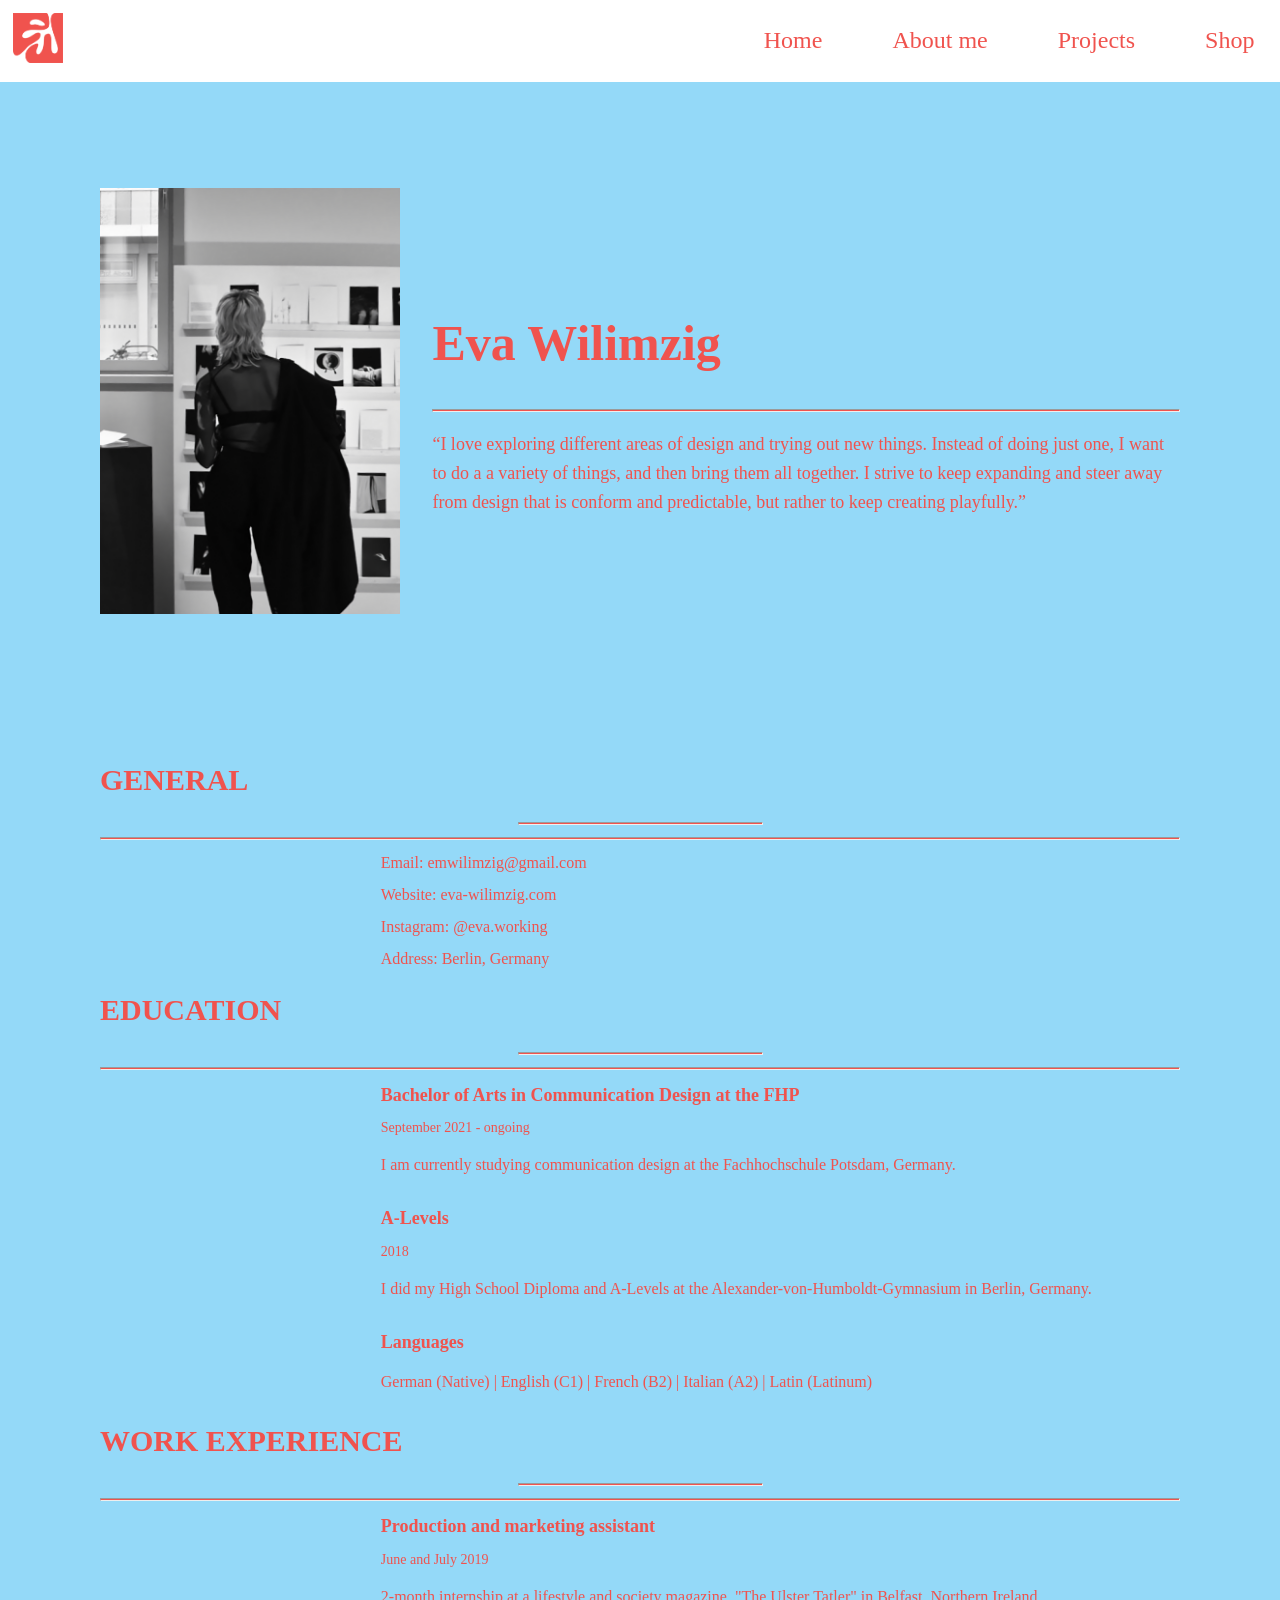
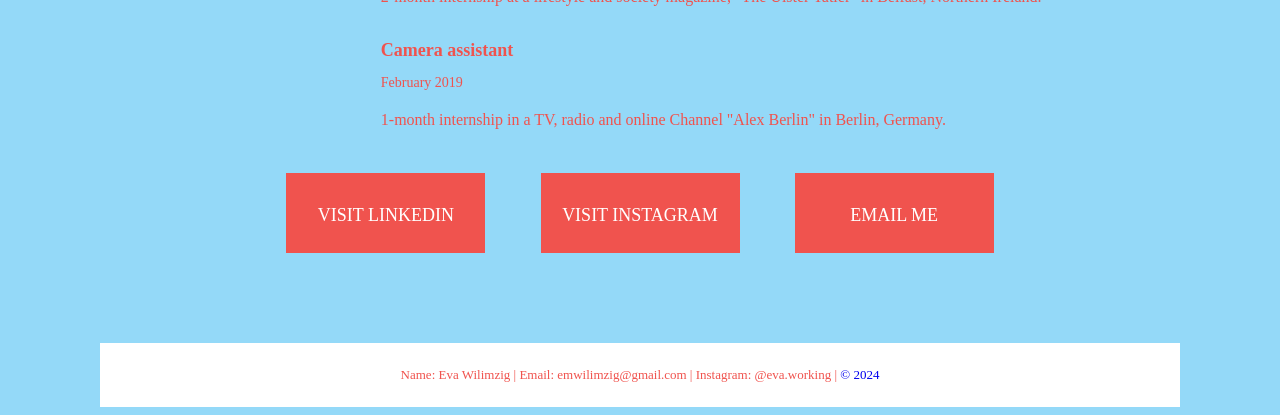
==== About me.html @ 6c509771 "change homepage to index" ====
<!doctype html>
<!DOCTYPE html>
<html lang="en">
<head>
    <meta charset="UTF-8">
    <meta name="viewport" content="width=device-width, initial-scale=1.0">
    <title>About me</title>
    <link href="About me.css" rel="stylesheet">
    <link href="Eva Wilimzig Website.css" rel="stylesheet">
</head>
<body class="abschnitte">
    <div class="menu-bar">
        <div class="logo">
            <img src="Images/Homepage/EW Logo.png" alt="Logo">
        </div>
        <div class="menu-items">
            <a href="index.html">Home</a>
            <a href="About me.html">About me</a>
            <a href="Projects.html">Projects</a>
            <a href="Shop.html">Shop</a>
        </div>
    </div>
    
    <!-- Header content -->
    <header>
        <div class="profilePhoto"> 
            <img src="Images/Homepage/img 2.jpg" alt="foto" width="100%">
        </div>
        <!-- Identity details -->
        <section class="profileHeader">
            <h1>Eva Wilimzig</h1>
            <h3></h3>
            <hr>
            <p>“I love exploring different areas of design and trying out new things. Instead of doing just one, I want to do a a variety of things, and then bring them all together. I strive to keep expanding and steer away from design that is conform and predictable, but rather to keep creating playfully.”</p>
        </section>
    </header>
    
    <!-- Main Content -->
    <section class="mainContent"> 
        <!-- General details -->
        <section class="section1">
          <h2 class="sectionTitle">General</h2>
            <hr class="sectionTitleRule">
            <hr class="sectionTitleRule2">
          <div class="section1Content">
                <p><span>Email: emwilimzig@gmail.com</span></p>
                <p><span>Website: eva-wilimzig.com</span></p>
                <p><span>Instagram: @eva.working</span></p>
                <p><span>Address: Berlin, Germany</span></p>
            </div>
        </section>
        <!-- Education details -->
        <section class="section2">
          <h2 class="sectionTitle">Education</h2>
            <hr class="sectionTitleRule">
            <hr class="sectionTitleRule2">
            <article class="section2Content">
                <h2 class="sectionContentTitle">Bachelor of Arts in Communication Design at the FHP</h2>
                <h3 class="sectionContentSubTitle">September 2021 - ongoing</h3>
                <p class="sectionContent">I am currently studying communication design at the Fachhochschule Potsdam, Germany.</p>
            </article>
            <article class="section2Content">
                <h2 class="sectionContentTitle">A-Levels</h2>
                <h3 class="sectionContentSubTitle">2018</h3>
                <p class="sectionContent">I did my High School Diploma and A-Levels at the Alexander-von-Humboldt-Gymnasium in Berlin, Germany.</p>
            </article>
            <article class="section2Content">
                <h2 class="sectionContentTitle">Languages</h2>
                <p class="sectionContent">German (Native) | English (C1) | French (B2) | Italian (A2) | Latin (Latinum)</p>
            </article>
        </section>
        <!-- Work experience details -->
        <section class="section2">
          <h2 class="sectionTitle">Work Experience</h2>
            <hr class="sectionTitleRule">
            <hr class="sectionTitleRule2">
            <article class="section2Content">
                <h2 class="sectionContentTitle">Production and marketing assistant</h2>
                <h3 class="sectionContentSubTitle">June and July 2019</h3>
                <p class="sectionContent">2-month internship at a lifestyle and society magazine, "The Ulster Tatler" in Belfast, Northern Ireland.</p>
            </article>
            <article class="section2Content">
                <h2 class="sectionContentTitle">Camera assistant</h2>
                <h3 class="sectionContentSubTitle">February 2019</h3>
                <p class="sectionContent">1-month internship in a TV, radio and online Channel "Alex Berlin" in Berlin, Germany.</p>
            </article>
        </section>
        <!-- External resources -->
        <aside class="externalResourcesNav">
            <a class="externalResources" href="https://www.linkedin.com/in/eva-wilimzig-baa61630a?lipi=urn%3Ali%3Apage%3Ad_flagship3_profile_view_base_contact_details%3BFleYbLkFSH275s9JEzCLBg%3D%3D" title="LinkedIn Profile">
                VISIT LINKEDIN
            </a>
            <span class="stretch"></span>
            <a class="externalResources" href="https://www.instagram.com/evaw.orking?igsh=MXEzdzllM3UxOTFmMQ%3D%3D&utm_source=qr" title="Instagram Profile">
                VISIT INSTAGRAM
            </a>
            <span class="stretch"></span>
            <a class="externalResources" href="mailto:emwilimzig@gmail.com" title="Open Mail">
                EMAIL ME
            </a>
        </aside>
    </section>
    
    <!-- Footer -->
    <footer class="impressum">
        <div class="container">
            <div class="contact-info">
                <p>Name: Eva Wilimzig | Email: emwilimzig@gmail.com | Instagram: @eva.working | <a href="copyright.html">&copy; 2024</a></p>
            </div>
        </div>
    </footer>
</body>
</html>
---- About me.css ----
@charset "utf-8";
/* Global Styles */

body {
	margin-left: auto;
	margin-right: auto;
	width: 92%;
	max-width: 1080px;
	padding-left: 2.275%;
	padding-right: 2.275%;
}

/* Header */
header {
	margin-top: 160px;
	margin-bottom: 100px;
	text-align: center;
	display: block;
}

.profilePhoto {
	width: 300px;
	height: 350px;
	margin-top: 20px;
	margin-bottom: 100px;
	align-items: center;
}
.profileHeader h1 {
	font-family: Lavya bold;
	color: rgba(240,83,78,1.00);
	font-size: 50px;
	line-height: 1;
	align-items: center;
}
.profileHeader h3 {
	font-family: "lavya light";
	color: rgba(240,83,78,1.00);
	font-size: 25px;
	font-weight: 700;
	line-height: 24px;
	padding-top: 0px;
	align-items: center;
}

hr {
	background-color: rgba(240,83,78,1.00);
	height: 1px;
}

.profileHeader p {
	font-family: futura;
	color: rgba(240,83,78,1.00);
	font-size: 18px;
	font-weight: 400;
	line-height: 1.6;
	overflow-y: auto;
	padding-bottom: 0px;
}

/* Main Content sections */
.mainContent .section1 {
	display: block;
}
.section1 .sectionTitle, .section2 .sectionTitle {
	font-family: lavya;
	color: rgba(240,83,78,1.00);
	font-size: 30px;
	font-weight: 700;
	text-transform: uppercase;
}
.mainContent .section1 .section1Content {
	font-family: futura;
	font-size: 14px;
	font-weight: 100;
	color: rgba(208,207,207,1.00);
}
.mainContent .section1 .section1Content span {
	color: rgba(240,83,78,1.00);
	font-family: futura;
	font-size: 16px;
}
.section2 .sectionContentTitle {
	font-family: futura;
	color: rgba(240,83,78,1.00);
	font-size: 18px;
	font-weight: 700;
}
.section2 .sectionContentSubTitle {
	font-family: futura;
	color: rgba(240,83,78,1.00);
	font-size: 14px;
	font-weight: 400;
}
.section2 .sectionContent {
	font-family: futura;
	color: rgba(240,83,78,1.00);
	font-size: 16px;
	font-weight: 400;
	line-height: 1.6;
}
.mainContent {
	display: block;
}
.mainContent .externalResourcesNav .externalResources {
	background-color: rgba(240,83,78,1.00);
	display: inline-block;
	text-align: center;
	margin-top: 0px;
	padding-top: 3%;
	cursor: pointer;
}
.mainContent .externalResourcesNav .externalResources:hover {
	background-color: rgba(0,0,0,1.00);
}
.externalResourcesNav .externalResources a {
	font-family: Futura;
	color: rgba(255,255,255,1.00);
	font-size: 14px;
	font-weight: 400;
	line-height: 18px;
	text-decoration: none;
}
.stretch {
	content: '';
	display: inline-block;
	margin-left: 2%;
	margin-right: 2%;
}

/* Media query for Mobile devices*/
@media only screen and (min-width : 285px) and (max-width : 640px) {
	
/* Header */
header {
	width: 100%;
	float: none;
}
header .profilePhoto {
	margin: 0 auto;
	align-items: center;
	display: block;
	padding-bottom: 10px;
}
header .profileHeader {
	text-align: center;
	margin-top: 30%;
	display: block;
}
header .profileHeader p {
	text-align: justify;
	display: block;
}
header .socialNetworkNavBar {
	text-align: center;
	display: block;
	margin-top: 60px;
	clear: both;
	margin-bottom: 15%;
}
header .socialNetworkNavBar .socialNetworkNav {
	width: 60px;
	height: 60px;
	display: inline-block;
	margin-right: 23px;
}
/* Main content sections */
.mainContent .section1 {
	text-align: center;
	margin-bottom: 10%;
}
.section1 .section1Title, .section2 .section1Title {
	text-align: center;
}
.section1 .sectionTitleRule, .section2 .sectionTitleRule {
	width: 100%;
}
.section1 .sectionTitleRule2, .section2 .sectionTitleRule2 {
	display: none;
}
.mainContent .section1 .section1Content {
	display: inline-block;
	text-align: left;
	font-family: futura;
}
.mainContent .section2 {
	display: block;
	text-align: center;
}
.section2 .section2Content {
	margin-top: 10%;
	text-align: justify;
	margin-bottom: 10%;
}
	
mainContent .externalResourcesNav {
	margin-bottom: 10%;
	align-items: center;
    justify-content: center;
	text-align: center;
}
.mainContent .externalResourcesNav .externalResources {
	width: 100%;
	height: 35px;
	align-items: center;
    justify-content: center;
	text-align: center;
	font-family: futura;
	color: white;
	font-size: 18px;
	text-decoration: none;
}
}

/* Media Query for Tablets */
@media only screen and (min-width : 641px) and (max-width : 1024px) {
/* Header */
header {
	width: 100%;
	float: none;
}
header .profileLogo .logoPlaceholder {
	display: inline-block;
	font-family: 'Montserrat', sans-serif;
}
header .profilePhoto {
	float: left;
	clear: both;
	margin-right: 3%;
	margin-top: 5%;
}
header .profileHeader {
	text-align: left;
	margin-top: 7%;
	display:block;
}
header .socialNetworkNavBar .socialNetworkNav {
	width: 74px;
	height: 74px;
	display: inline-block;
	margin-right: 23px;
}
/* Main content and sections */
.section1 .section1Title, .section2 .section1Title {
	text-align: center;
}
.section1 .sectionTitleRule, .section2 .sectionTitleRule {
	width: 100%;
}
.section1 .sectionTitleRule2, .section2 .sectionTitleRule2 {
	display: none;
}
.mainContent .section1 .section1Content {
	display: block;
	margin: 0% 0% 0% 20%;
	font-family: sans-serif;
	margin-top: 5%;
	margin-bottom: 5%;
}
.mainContent .section2 {
	clear: both;
}
.section2 .section2Content {
	padding: 0px;
	margin-left: 20%;
	font-family: sans-serif;
	margin-top: 5%;
	margin-bottom: 5%;
}
.mainContent .externalResourcesNav {
	margin-left: 20%;
	margin-top: 40px;
	margin-bottom: 40px;
	text-align: center;
	padding-top: 0px;
	clear: both;
}
.mainContent .externalResourcesNav .externalResources {
	width: 100%;
	height: 48px;
	margin-top: 0%;
	align-items: center;
    justify-content: center;
	text-align: center;
	font-family: futura;
	color: white;
	font-size: 18px;
	text-decoration: none;
}
	
/* Footer */
footer .footerDisclaimer {
	float: left;
	margin-left: 3%;
	font-family: sans-serif;
}
footer .footerNote {
	float: right;
	margin-right: 3%;
	font-family: sans-serif;
}
}

/* Desktops and laptops  */
@media only screen and (min-width:1025px) {
/* Header */
header .profileLogo {
	float: left;
	margin-bottom: 50px;
}
header .profilePhoto {
	float: left;
	clear: both;
	margin-right: 3%;
}
header .profileHeader {
	text-align: left;
	padding-top: 10%;
}
header .socialNetworkNavBar .socialNetworkNav {
	width: 74px;
	height: 74px;
	display: inline-block;
	margin-right: 23px;
}
/* Main content sections */
.section1 .sectionTitleRule, .section2 .sectionTitleRule {
	width: 22.5%;
}
.mainContent .section1 .section1Content {
	display: block;
	margin-top: 0%;
	margin-right: 0%;
	margin-left: 26%;
}
.sectionContent {
	margin-bottom: 30px;
	line-height: 1;
	}
	
.mainContent .section2 {
	clear: both;
	margin-bottom: 0px;
}
.section2 .section2Content {
	padding: 0px;
	margin-left: 26%;
}
.mainContent .externalResourcesNav {
	margin-top: 40px;
	margin-bottom: 90px;
	text-align: center;
}
.mainContent .externalResourcesNav .externalResources {
	width: 199px;
	height: 48px;
	font-family: futura;
	color: white;
	font-size: 18px;
	text-decoration: none;
}
	
}
---- Eva Wilimzig Website.css ----
@charset "UTF-8";
/* CSS Document */

.abschnitte {
	color: rgba(240,83,78,1);
	font-family: "Lavya";
	font-size: 1.5rem;
	background-color: rgba(148,217,248,1.00);
	display: grid;
}

.menu-bar {
    position: fixed;
	z-index: 9999;
    top: 0;
    left: 0;
    width: 100%;
    background-color: #FFFFFF;
    color: rgba(255,69,69,1.00);
    display: flex;
    justify-content: space-between;
    align-items: center;
    padding: 1% 1%;
	white-space: nowrap;
	font-family: lavya light;
}

.logo img {
    max-height: 50px;
}

.menu-items a {
	color: rgba(240,83,78,1.00);
    text-decoration: none;
    margin-left: 2vw;
	margin-right: 3vw;
    transition: color 0.3s ease;
	overflow-x: auto;
}

.menu-items a:hover {
	color: rgba(148,217,248,1.00);
}

.home:hover,
.projects:hover,
.aboutme:hover {
    color: rgba(240,83,78,1.00);
}

.title1 {
	font-family: lavya bold;
    font-size: 8vw;
	color: rgba(240,83,78,1.00);
    padding-top: 250px;
	padding-bottom: 0%;
    text-align: center;
	margin: 0%;
	line-height: 1;
	transition: color 0.5s ease;
}

.title1:hover {
	color: #FFFFFF;
}

.title2 {
	font-family: lavya bold;
    font-size: 8vw;
	color: rgba(240,83,78,1.00);
    padding-top: 0%;
	padding-bottom: 50px;
    text-align: center;
	margin: 0%;
	line-height: 1;
}

.title3 {
	font-family: lavya bold;
    font-size: 8vw;
	color: rgba(240,83,78,1.00);
    padding-top: 150px;
	padding-bottom: 50px;
    text-align: center;
	margin: 0%;
	line-height:1;
}

.subheadline {
	font-family: "Lavya Light";
	margin-bottom: 8%;
	text-align: center;
	word-spacing: 0.625vh;
	margin-left: 20%;
	margin-right: 20%;
}

.headerimage {
	display: flex;
    justify-content: center;
    align-items: center;
    width: 64vw;
    max-width: 100%;
    margin: auto; 
    margin-bottom: 1%; 
}

.Details {
    padding: 10px; 
    width: 60%;
	margin: 0 auto;
    margin-top: 4vw;
    margin-bottom: 4vw;
}

.Details p {
    text-align: left;
    font-family: futura;
    font-size: 18px;
}

.instagram {
    margin-top: 5%;
	margin-bottom: 5%;
	font-family: futura;
    text-decoration: none;
}

.instagram-content {
    display: flex;
    flex-direction: column;
    align-items: center;
	padding-bottom: 0%;
}

.slide {
    display: flex;
    justify-content: center;
    align-items: center;
    background-color: rgba(240,83,78,1.00); /* Background color for the slide */
    padding: 0%;
}

.slide-content {
    display: flex;
    align-items: center;
	width: 100%;
}
.slide-content img {
	max-width: 35%; /* Adjust image width as needed */
    margin-right: 0%; /* Add spacing between image and text */
}

.text-content {
	flex: 1;
	font-size: 3.4vw;
}

.text-image img {
    align-content: center;
    max-width: 100%; /* Adjust to scale up the image */
}

.text-content p {
    font-size: 1.4vw;
    
}

.instagram-link {
	margin-top: 1%; /* Adjust the spacing between the icon and the link */
    text-align: center;
}

.instagram-link a {
    color: #FFFFFF; /* Adjust the color of the link */
	font-size: 1.25vw;
    text-decoration: none; /* Remove underline from the link */
}

.shop1 {
	background-color: white;
	background-image: url("Images/Homepage/Whateva.png");
	background-size: contain;
	background-position: center;
	text-align: center;
	font-size: 8vw;
	padding-bottom: 10%;
	padding-top: 10%;
	margin-top: 10%;
}

.gallery {
  display: flex;
  flex-wrap: wrap;
  justify-content: center;
  font-family: futura;
  margin: 0 auto;
}

.row {
  display: flex;
  justify-content: center;
}

.item {
  position: relative;
  margin: 0.5vw;
  width: 20vw;
  height: 20vw;
}
.item img {
  width: 100%;
  height: 100%;
  object-fit: cover;
}
.item:hover .overlay {
  display: flex;
}

.item2 img {
  position: relative;
  width: 100%;
  object-fit: relative;
  align-content: center;
  padding-top: 20%;
}

.overlay {
  position: absolute;
  top: 0;
  left: 0;
  width: 100%;
  height: 100%;
  background-color: rgba(0, 0, 0, 0.5);
  color: white;
  display: none;
  justify-content: center;
  align-items: center;
  margin: 0 auto;
  text-align: center
}

.frame {
  position: relative;
  margin: 0.5vw;
  width: 20vw; 
  height: 20vw; 
  overflow: hidden;
  background-color: black;
}

.impressum {
  background-color: #FFFFFF;
  font-family: Futura;
  font-size: 13px;
  color: #F0534E;
  text-align: center;
  padding: 1% 1%;
  align-items: center;
  margin: 0;
}

/* This can go when I make an new gif for Lavya */
.container {
  width: 100%;
  justify-content: space-between;
  align-items: center;
  text-align: center;
  margin: 0;
  padding: 0;
}

/* This is the image full size preview/zoom */
.modal {
    position: fixed;
    top: 0;
    left: 0;
    width: 100%;
    height: 100%;
    background-color: rgba(0, 0, 0, 0.8);
    display: flex;
    justify-content: center;
    align-items: center;
    z-index: 9999;
}

.modal img {
    max-width: 90%;
    max-height: 90%;
}

/* This is for the VF Preview */
.container2 {
    width: 60%;
    height: 500px;
    margin: 40px auto; /* Adjusted margin for top and bottom */
    background-color: white;
    padding: 20px;
    font-family: futura;
    font-size: 16px;
    display: flex;
    flex-direction: column; /* Changed from align-content to flex-direction */
	overflow: hidden;
}

.controls {
    align-self: flex-start; /* Controls aligned to the start of the container */
    margin-bottom: 20px; /* Added margin for separation from the preview */
	line-height: 3;
}

.preview2 {
    font-size: 50px;
    text-align: center;
    font-family: 'LavyaVF';
    align-self: center; /* Preview aligned to the center horizontally */
    margin-top: auto; /* Push preview to the bottom */
    margin-bottom: auto; /* Push preview to the bottom */
}

a {
	text-decoration: none;
}

/* mobile screen rules */ 
@media screen and (max-width: 767px) {
  .Details, .headerimage {
    width: 95%;
  }
  .subheadline {
	margin-left: 2%;
	margin-right: 2%;
  }

  .gallery {
    width: 100%; 
  }
  
  .item, .item2, .frame {
    width: 30vw;
	height: 30vw;
    margin: 0.5vw;
  }
	
  .title3 {
    font-size: 11.7vw; 
	padding-top: 100px; 
    padding-bottom: 40px; 
  }
  
  .menu-items {
    font-size: 4vw;
  }

  .overlay {
    font-size: 4vw;
  }
	
  .container2 {
	width: 87%;	
	}
}
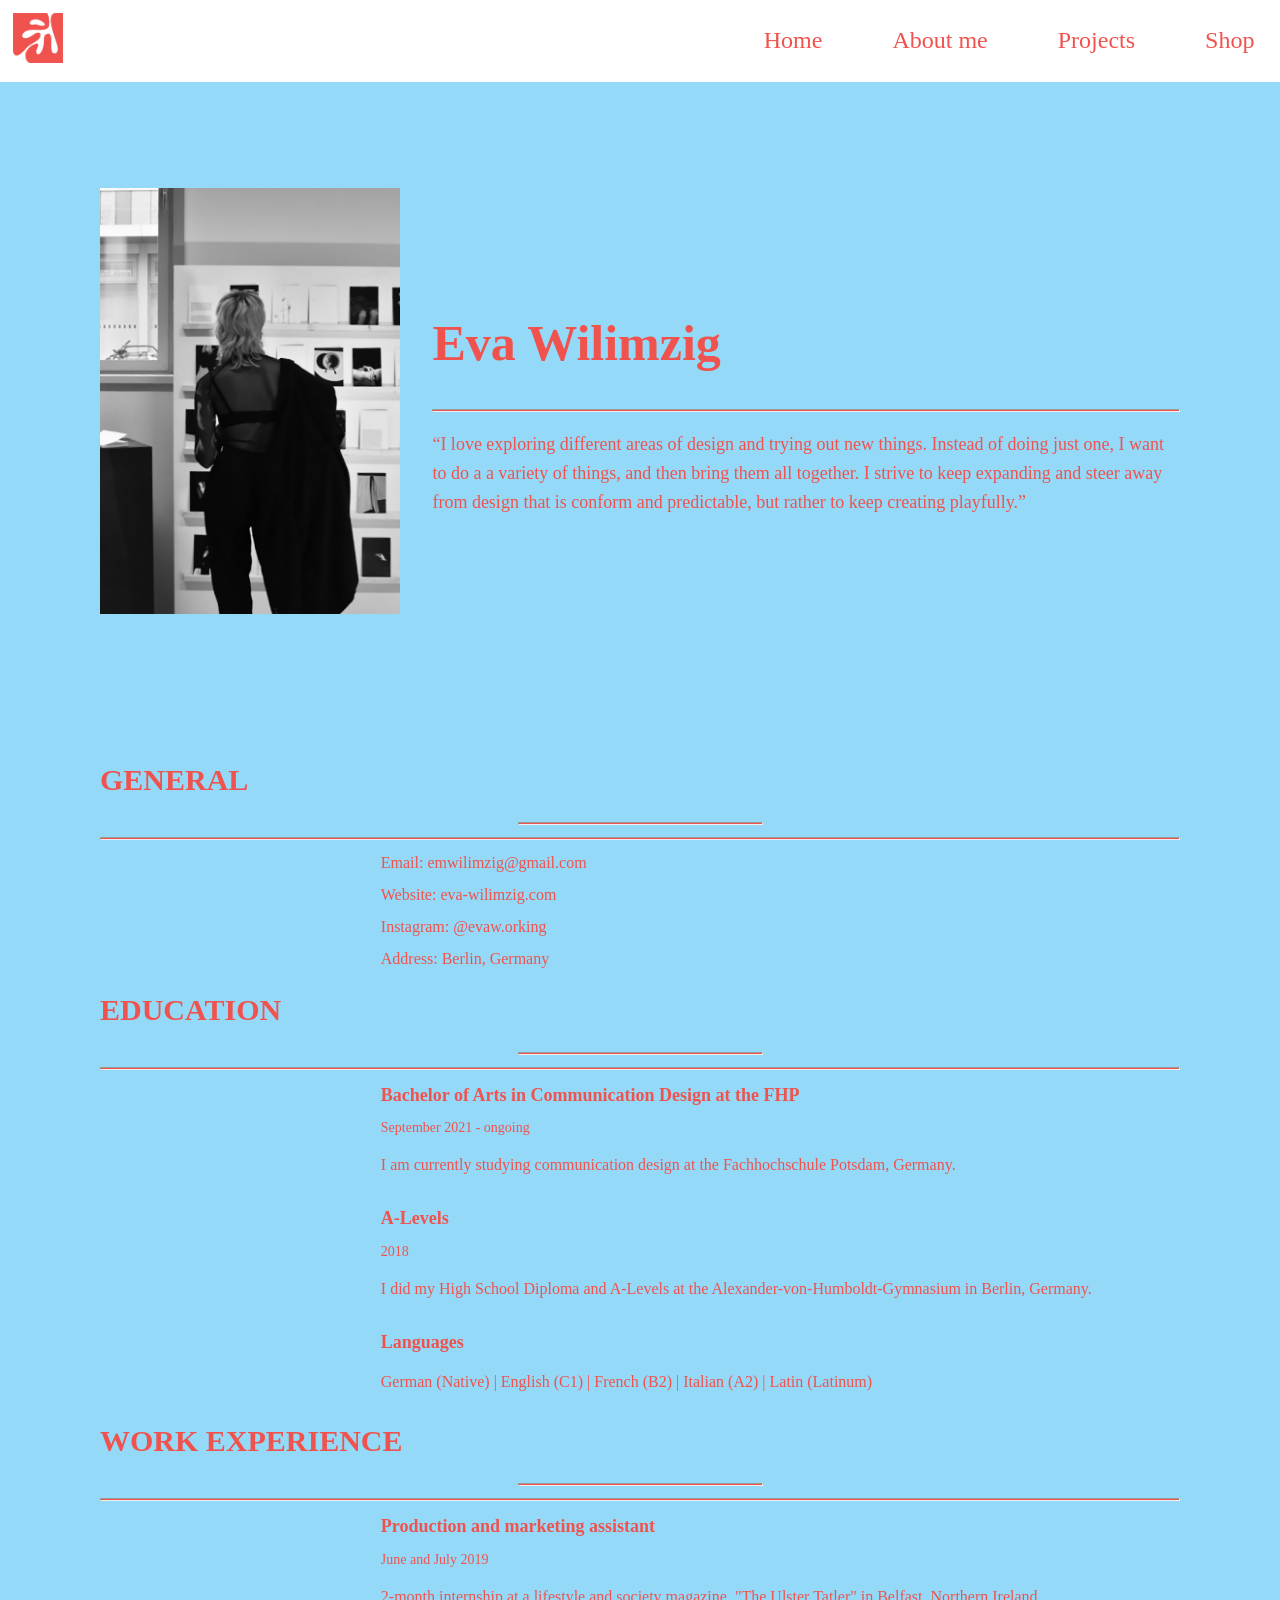
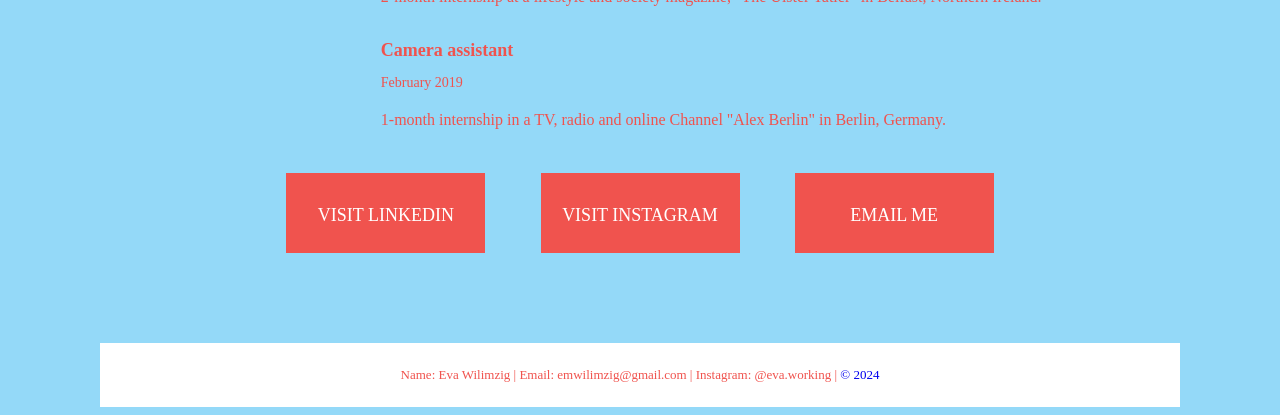
==== commit 0aec8117: "adding fonts" ====
--- a/About me.html
+++ b/About me.html
@@ -45,7 +45,7 @@
           <div class="section1Content">
                 <p><span>Email: emwilimzig@gmail.com</span></p>
                 <p><span>Website: eva-wilimzig.com</span></p>
-                <p><span>Instagram: @eva.working</span></p>
+                <p><span>Instagram: @evaw.orking</span></p>
                 <p><span>Address: Berlin, Germany</span></p>
             </div>
         </section>
--- a/Eva Wilimzig Website.css
+++ b/Eva Wilimzig Website.css
@@ -22,7 +22,7 @@
     align-items: center;
     padding: 1% 1%;
 	white-space: nowrap;
-	font-family: lavya light;
+	font-family: "Lavya light";
 }
 
 .logo img {
@@ -49,7 +49,7 @@
 }
 
 .title1 {
-	font-family: lavya bold;
+	font-family: "lavya bold";
     font-size: 8vw;
 	color: rgba(240,83,78,1.00);
     padding-top: 250px;
@@ -65,7 +65,7 @@
 }
 
 .title2 {
-	font-family: lavya bold;
+	font-family: "lavya bold";
     font-size: 8vw;
 	color: rgba(240,83,78,1.00);
     padding-top: 0%;
@@ -76,7 +76,7 @@
 }
 
 .title3 {
-	font-family: lavya bold;
+	font-family: "lavya bold";
     font-size: 8vw;
 	color: rgba(240,83,78,1.00);
     padding-top: 150px;
@@ -323,7 +323,7 @@
 }
 
 /* mobile screen rules */ 
-@media screen and (max-width: 767px) {
+@media only screen and (min-width : 285px) and (max-width: 767px) {
   .Details, .headerimage {
     width: 95%;
   }
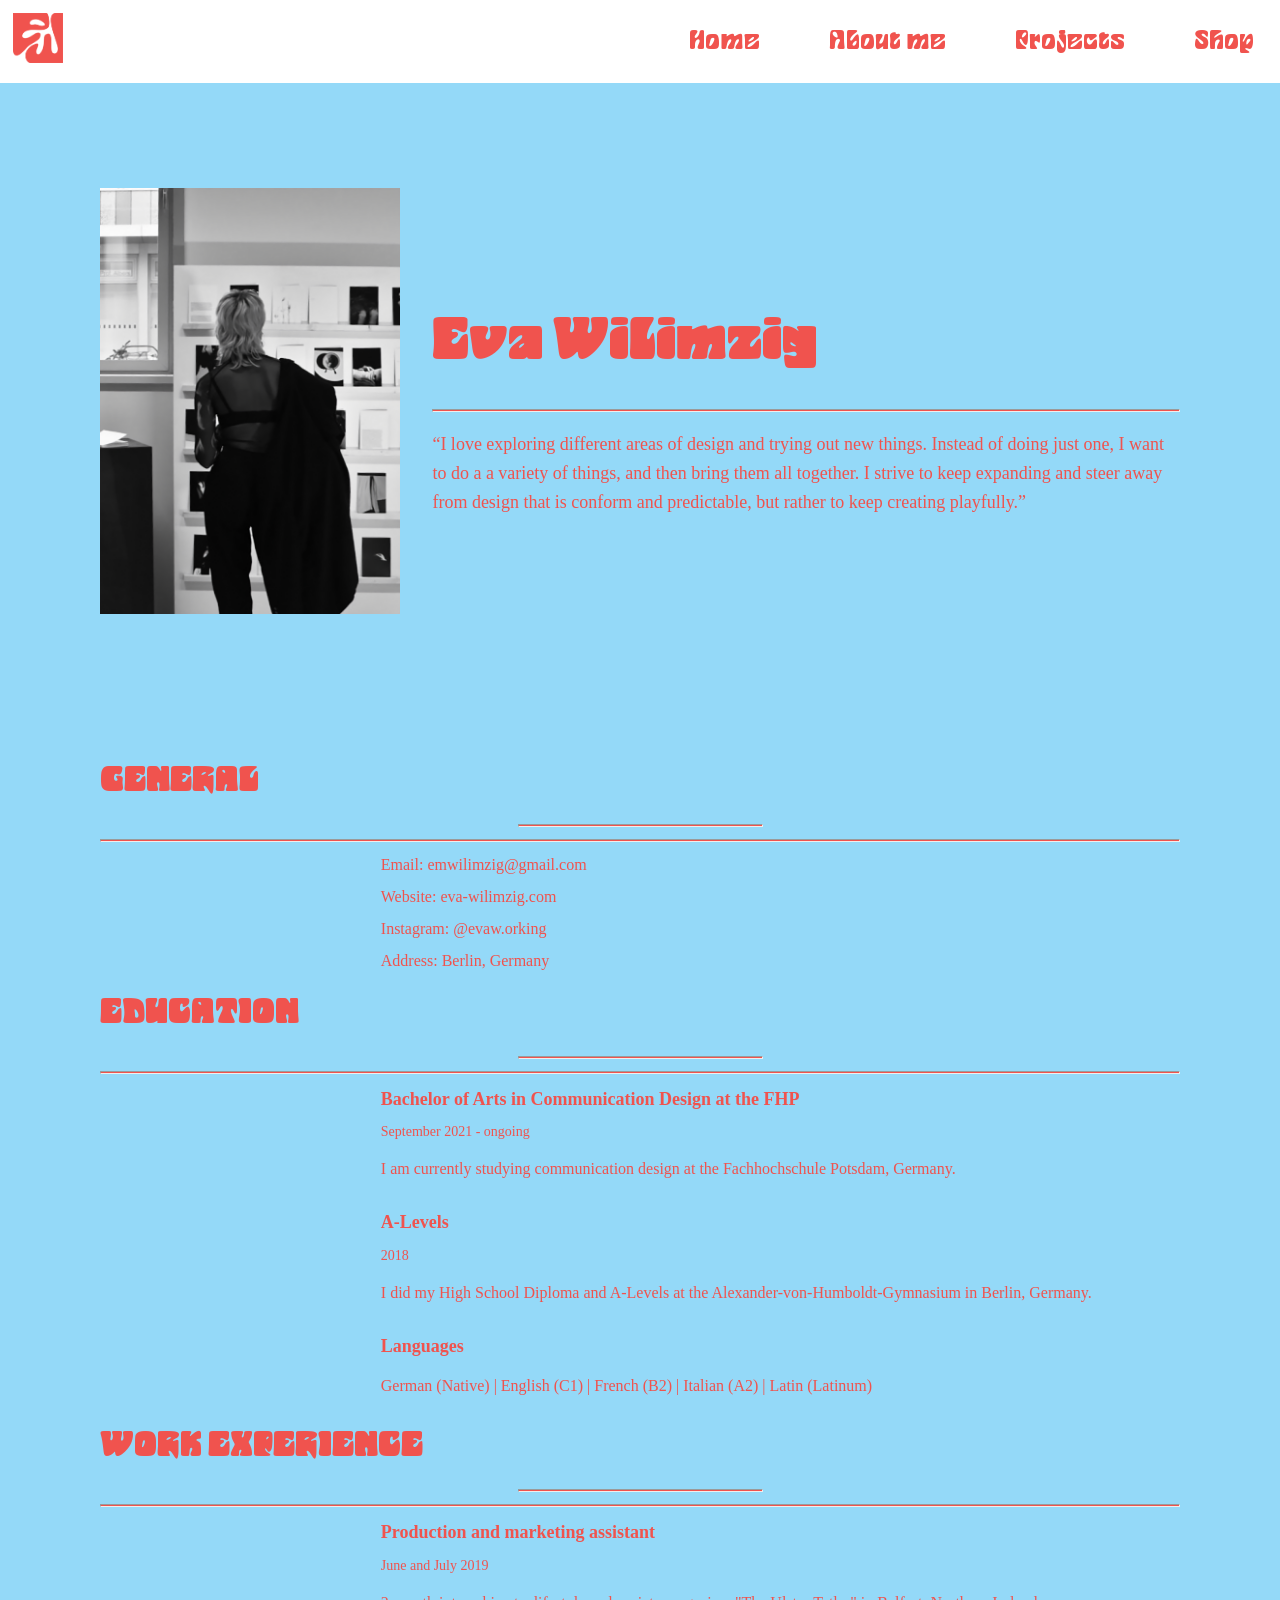
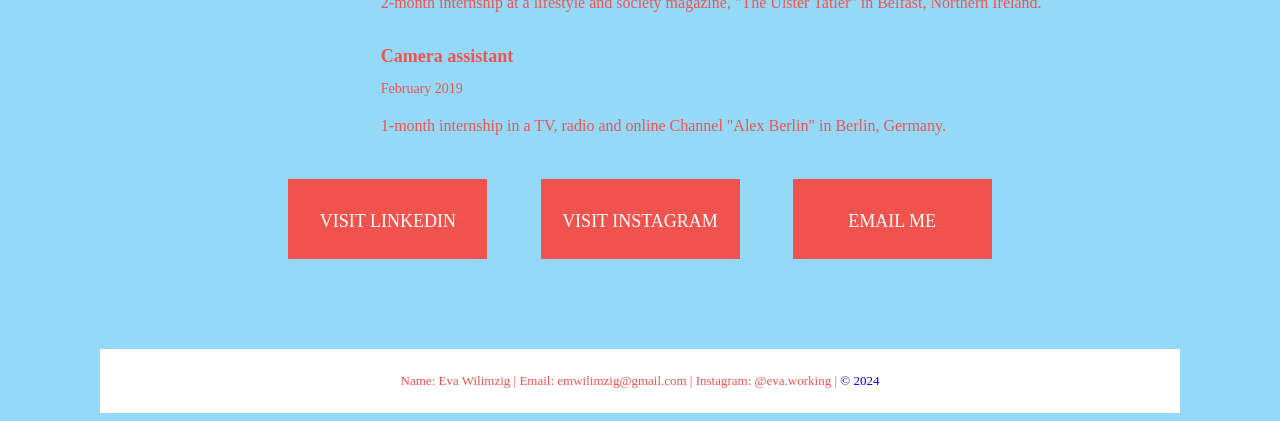
==== commit 9f22f185: "fixing heads" ====
--- a/About me.html
+++ b/About me.html
@@ -7,6 +7,9 @@
     <title>About me</title>
     <link href="About me.css" rel="stylesheet">
     <link href="Eva Wilimzig Website.css" rel="stylesheet">
+	<meta name="description" content="Discover the vibrant portfolio of Eva Wilimzig, a versatile design student specializing in illustration, font design, editorial and web design, as well as photography, videography, and branding. Explore her works and creative solutions.">
+    <link rel="icon" href="/favicon.ico" type="image/x-icon">
+    <link rel="shortcut icon" href="/favicon.ico" type="image/x-icon">
 </head>
 <body class="abschnitte">
     <div class="menu-bar">
--- a/About me.css
+++ b/About me.css
@@ -1,5 +1,6 @@
 @charset "utf-8";
 /* Global Styles */
+
 
 body {
 	margin-left: auto;
@@ -18,6 +19,13 @@
 	display: block;
 }
 
+@font-face {
+    font-family: 'LavyaVF';
+    src: url('Images//fonts/LavyaVF.woff2') format('woff2');
+    font-weight: 200 700;
+    font-style: normal;
+	font-stretch: 75% 125%;}
+
 .profilePhoto {
 	width: 300px;
 	height: 350px;
@@ -26,14 +34,16 @@
 	align-items: center;
 }
 .profileHeader h1 {
-	font-family: Lavya bold;
+	font-family: "LavyaVF";
+	font-variation-settings: 'wght' 700, 'wdth' 150;
 	color: rgba(240,83,78,1.00);
 	font-size: 50px;
 	line-height: 1;
 	align-items: center;
 }
 .profileHeader h3 {
-	font-family: "lavya light";
+	font-family: "LavyaVF";
+	font-variation-settings: 'wght' 200, 'wdth' 60;
 	color: rgba(240,83,78,1.00);
 	font-size: 25px;
 	font-weight: 700;
@@ -62,10 +72,10 @@
 	display: block;
 }
 .section1 .sectionTitle, .section2 .sectionTitle {
-	font-family: lavya;
+	font-family: "LavyaVF";
+	font-variation-settings: 'wght' 700, 'wdth' 150;
 	color: rgba(240,83,78,1.00);
 	font-size: 30px;
-	font-weight: 700;
 	text-transform: uppercase;
 }
 .mainContent .section1 .section1Content {
--- a/Eva Wilimzig Website.css
+++ b/Eva Wilimzig Website.css
@@ -1,12 +1,23 @@
 @charset "UTF-8";
 /* CSS Document */
 
+
+/* Define the light font */
+@font-face {
+    font-family: 'LavyaVF';
+    src: url('Images//fonts/LavyaVF.woff2') format('woff2');
+    font-weight: 200 700;
+    font-style: normal;
+	font-stretch: 75% 125%;
+}
+
 .abschnitte {
 	color: rgba(240,83,78,1);
-	font-family: "Lavya";
+	font-family: "LavyaVF";
 	font-size: 1.5rem;
 	background-color: rgba(148,217,248,1.00);
 	display: grid;
+	font-variation-settings: 'wght' 400, 'wdth' 80;
 }
 
 .menu-bar {
@@ -22,7 +33,7 @@
     align-items: center;
     padding: 1% 1%;
 	white-space: nowrap;
-	font-family: "Lavya light";
+	font-variation-settings: 'wght' 200, 'wdth' 60;
 }
 
 .logo img {
@@ -49,11 +60,11 @@
 }
 
 .title1 {
-	font-family: "lavya bold";
+	font-variation-settings: 'wght' 700, 'wdth' 150;
     font-size: 8vw;
 	color: rgba(240,83,78,1.00);
     padding-top: 250px;
-	padding-bottom: 0%;
+	padding-bottom: 10%;
     text-align: center;
 	margin: 0%;
 	line-height: 1;
@@ -64,19 +75,9 @@
 	color: #FFFFFF;
 }
 
-.title2 {
-	font-family: "lavya bold";
-    font-size: 8vw;
-	color: rgba(240,83,78,1.00);
-    padding-top: 0%;
-	padding-bottom: 50px;
-    text-align: center;
-	margin: 0%;
-	line-height: 1;
-}
-
 .title3 {
-	font-family: "lavya bold";
+	font-weight: 700;
+	font-width: 150;
     font-size: 8vw;
 	color: rgba(240,83,78,1.00);
     padding-top: 150px;
@@ -84,10 +85,11 @@
     text-align: center;
 	margin: 0%;
 	line-height:1;
+	font-variation-settings: 'wght' 700, 'wdth' 150;
 }
 
 .subheadline {
-	font-family: "Lavya Light";
+	font-variation-settings: 'wght' 200, 'wdth' 60;
 	margin-bottom: 8%;
 	text-align: center;
 	word-spacing: 0.625vh;
@@ -121,7 +123,7 @@
 
 .instagram {
     margin-top: 5%;
-	margin-bottom: 5%;
+	margin-bottom: 15%;
 	font-family: futura;
     text-decoration: none;
 }
@@ -187,6 +189,7 @@
 	padding-bottom: 10%;
 	padding-top: 10%;
 	margin-top: 10%;
+	font-variation-settings: 'wght' 700, 'wdth' 150;
 }
 
 .gallery {
@@ -327,6 +330,11 @@
   .Details, .headerimage {
     width: 95%;
   }
+	
+	.title1 {
+	font-size: 12vw;
+	}
+	
   .subheadline {
 	margin-left: 2%;
 	margin-right: 2%;
@@ -359,4 +367,4 @@
   .container2 {
 	width: 87%;	
 	}
-}+}
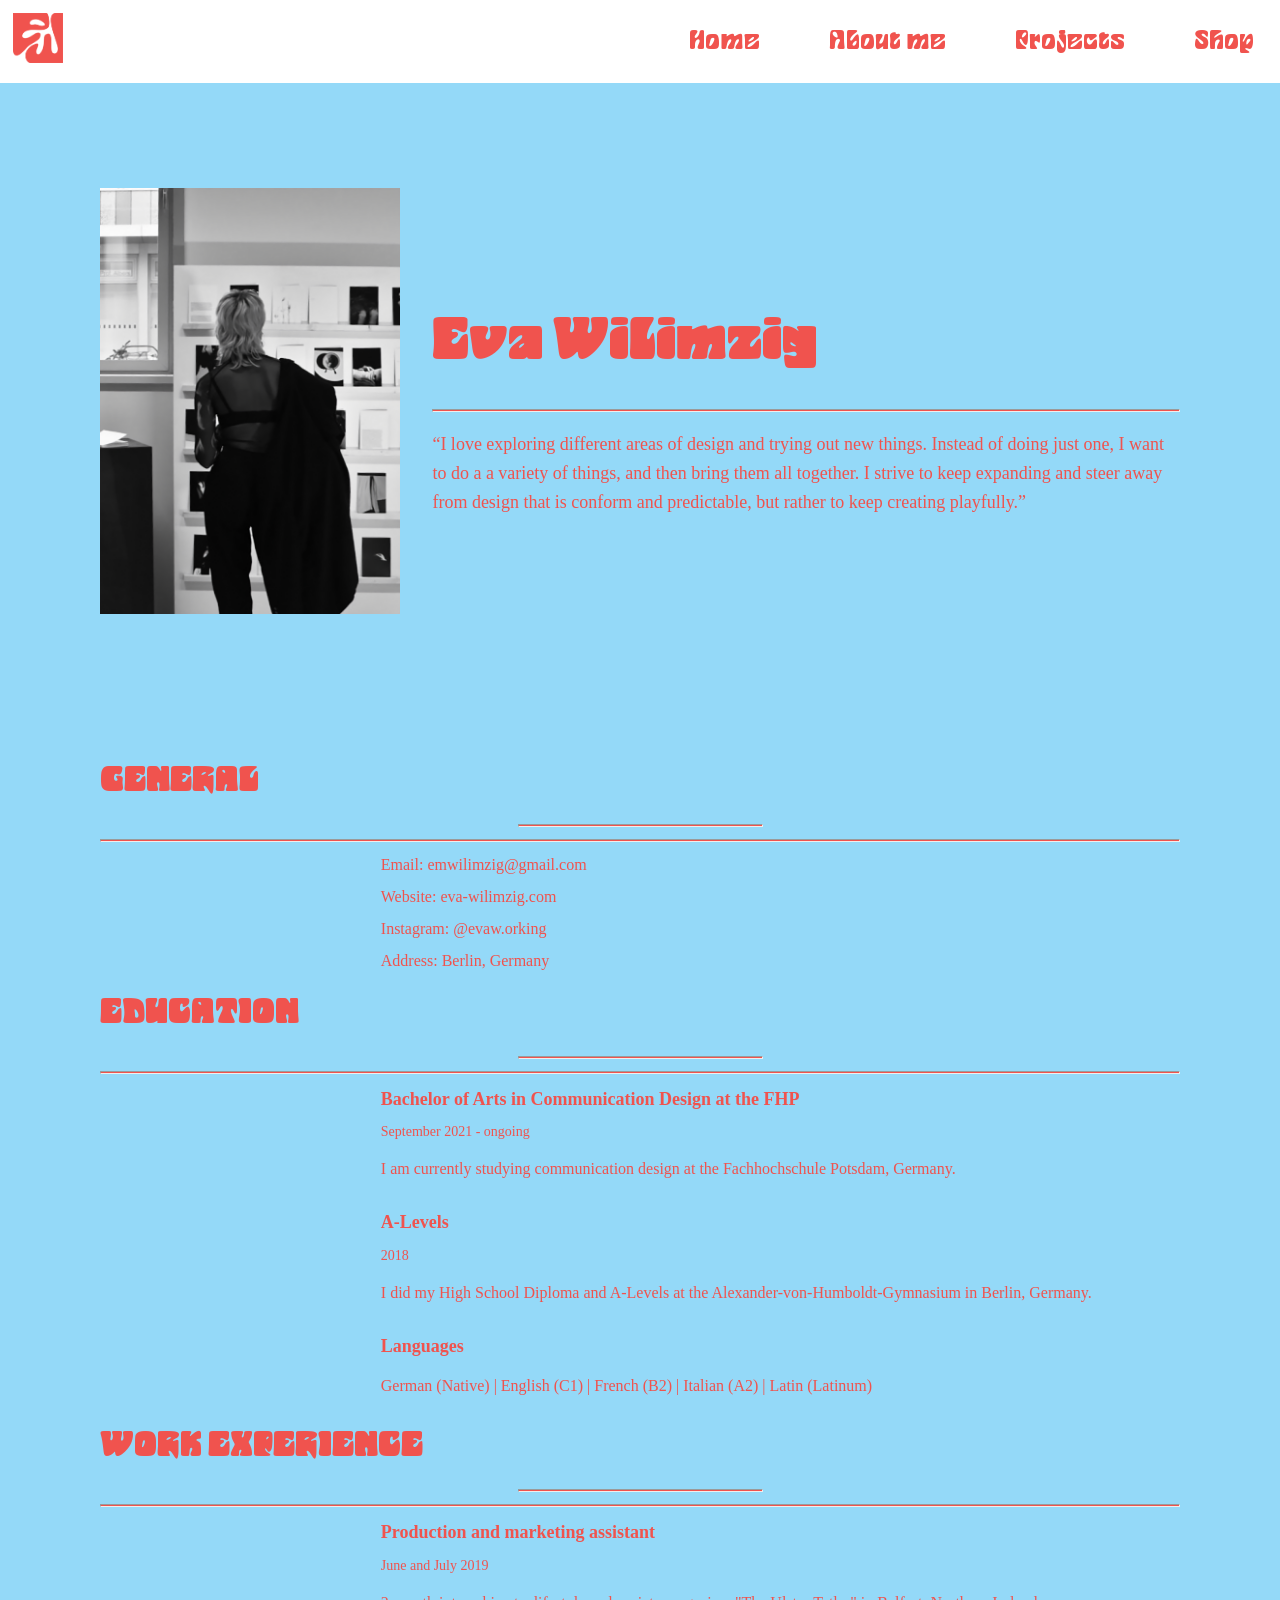
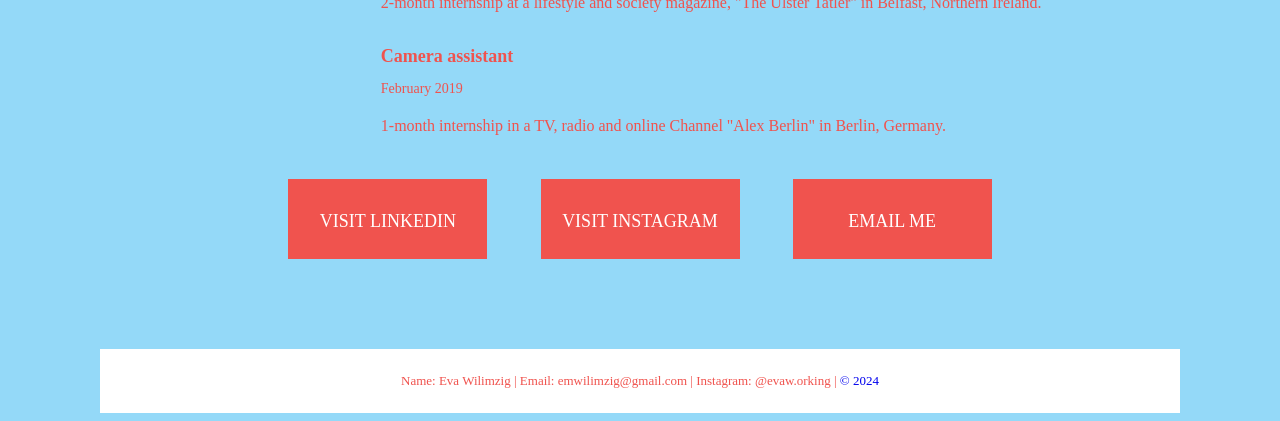
==== commit d48415b4: "correction in footer" ====
--- a/About me.html
+++ b/About me.html
@@ -108,7 +108,7 @@
     <footer class="impressum">
         <div class="container">
             <div class="contact-info">
-                <p>Name: Eva Wilimzig | Email: emwilimzig@gmail.com | Instagram: @eva.working | <a href="copyright.html">&copy; 2024</a></p>
+                <p>Name: Eva Wilimzig | Email: emwilimzig@gmail.com | Instagram: @evaw.orking | <a href="copyright.html">&copy; 2024</a></p>
             </div>
         </div>
     </footer>
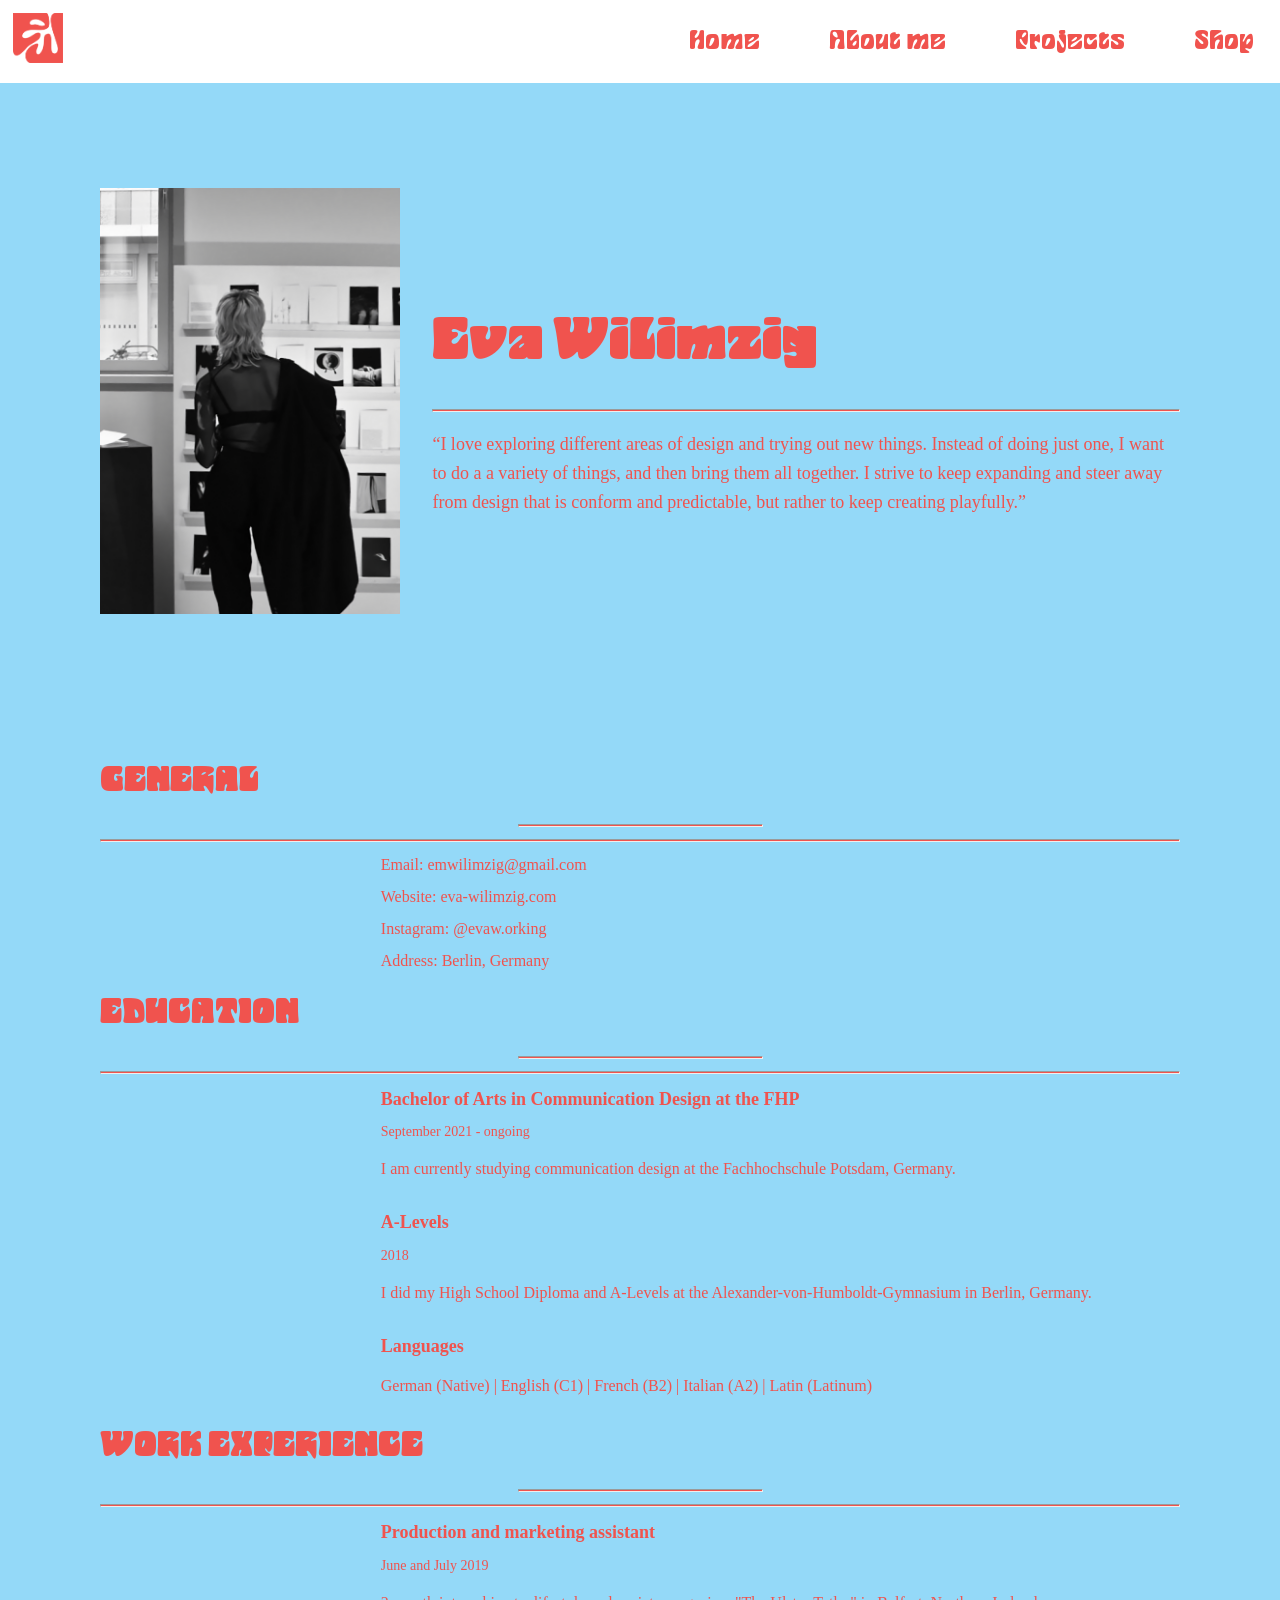
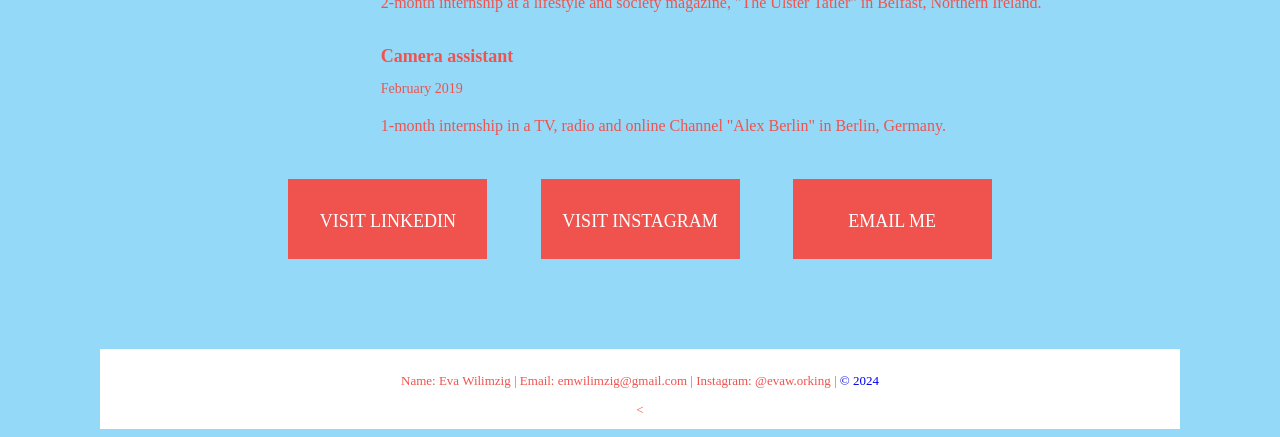
==== commit 2540f737: "adding projects" ====
--- a/About me.html
+++ b/About me.html
@@ -13,9 +13,11 @@
 </head>
 <body class="abschnitte">
     <div class="menu-bar">
-        <div class="logo">
-            <img src="Images/Homepage/EW Logo.png" alt="Logo">
-        </div>
+     <div class="logo">
+    <a href="index.html">
+        <img src="Images/Homepage/EW Logo.png" alt="Logo">
+    </a>
+    </div>
         <div class="menu-items">
             <a href="index.html">Home</a>
             <a href="About me.html">About me</a>
@@ -111,6 +113,4 @@
                 <p>Name: Eva Wilimzig | Email: emwilimzig@gmail.com | Instagram: @evaw.orking | <a href="copyright.html">&copy; 2024</a></p>
             </div>
         </div>
-    </footer>
-</body>
-</html>+    <
--- a/Eva Wilimzig Website.css
+++ b/Eva Wilimzig Website.css
@@ -2,7 +2,6 @@
 /* CSS Document */
 
 
-/* Define the light font */
 @font-face {
     font-family: 'LavyaVF';
     src: url('Images//fonts/LavyaVF.woff2') format('woff2');
@@ -325,6 +324,18 @@
 	text-decoration: none;
 }
 
+.video video {
+	display: flex;
+    justify-content: center;
+    align-items: center;
+    margin: auto; 
+    margin-bottom: 1%;
+	width: 80vw;
+	height: 50vw;
+	max-width: 900px;
+	max-height: 500px;
+}
+
 /* mobile screen rules */ 
 @media only screen and (min-width : 285px) and (max-width: 767px) {
   .Details, .headerimage {
@@ -367,4 +378,17 @@
   .container2 {
 	width: 87%;	
 	}
-}
+	
+  .instagram-link {
+	margin-top: 0%;
+	}
+	
+  .instagram-link a {
+	font-size: 12px;
+	}
+	
+	.video video {
+    width: 100%;
+	}
+	
+}
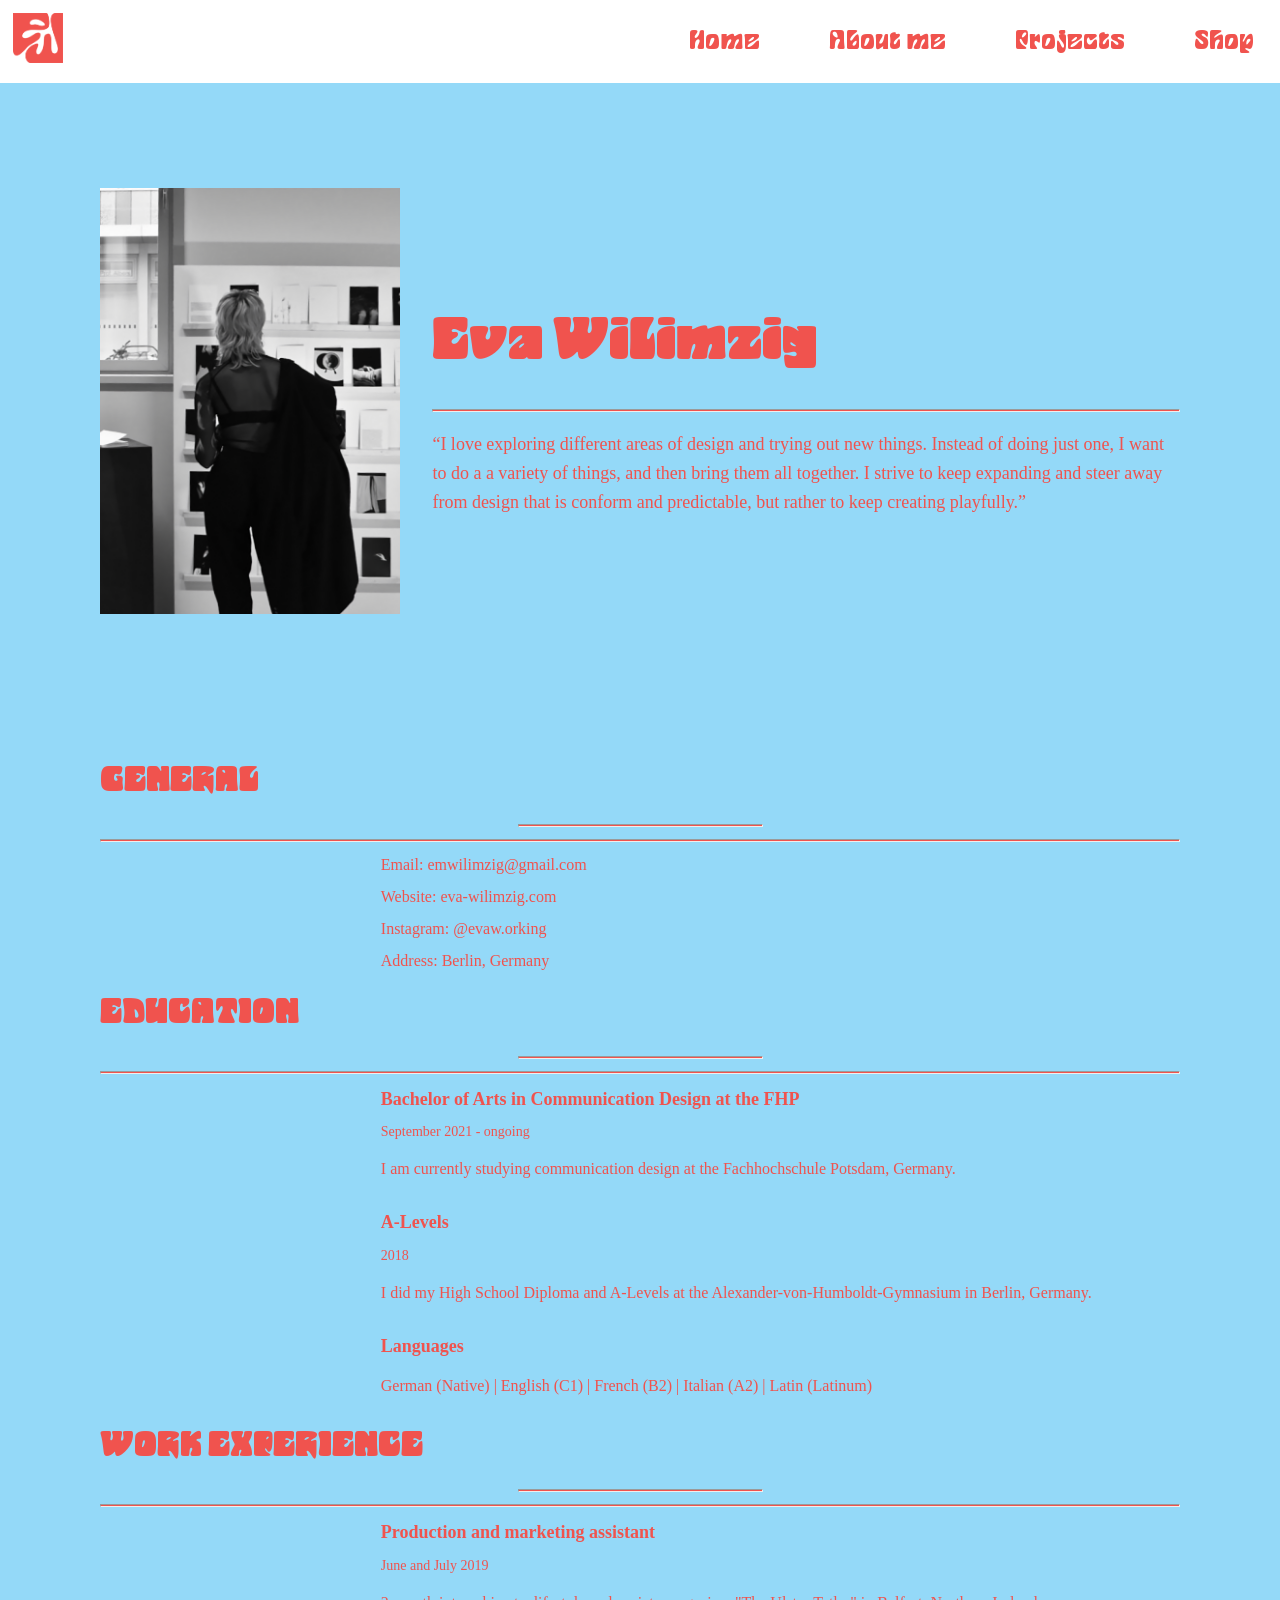
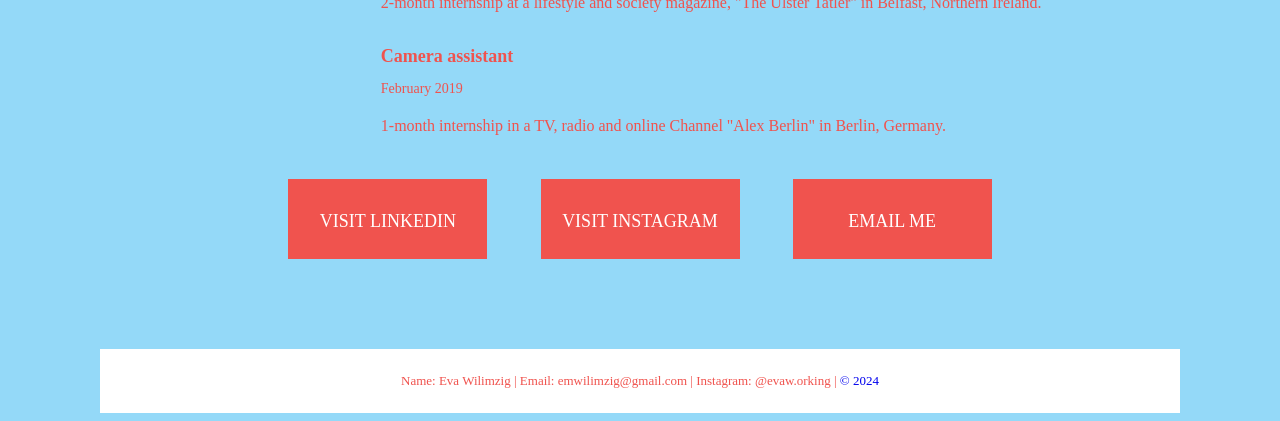
==== commit 99350ee5: "idk" ====
--- a/About me.html
+++ b/About me.html
@@ -113,4 +113,6 @@
                 <p>Name: Eva Wilimzig | Email: emwilimzig@gmail.com | Instagram: @evaw.orking | <a href="copyright.html">&copy; 2024</a></p>
             </div>
         </div>
-    <+    </footer>
+</body>
+</html>
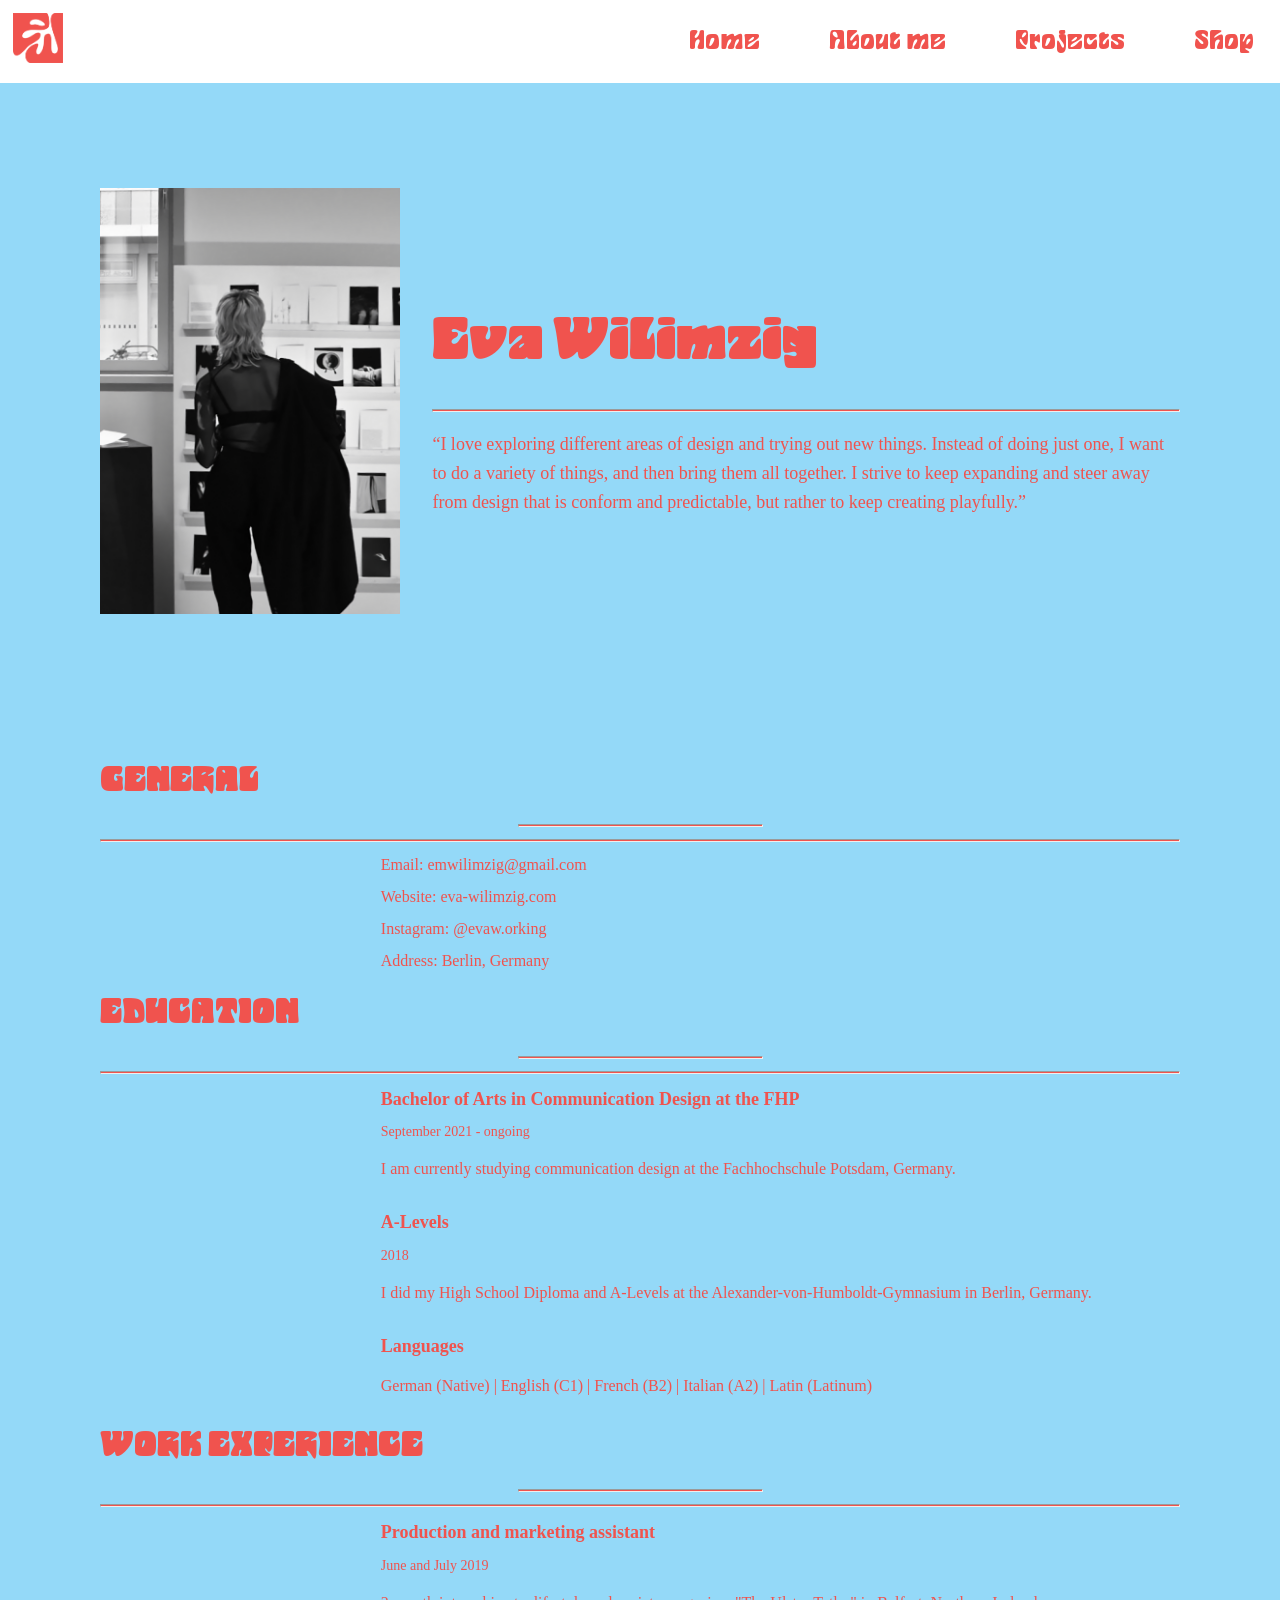
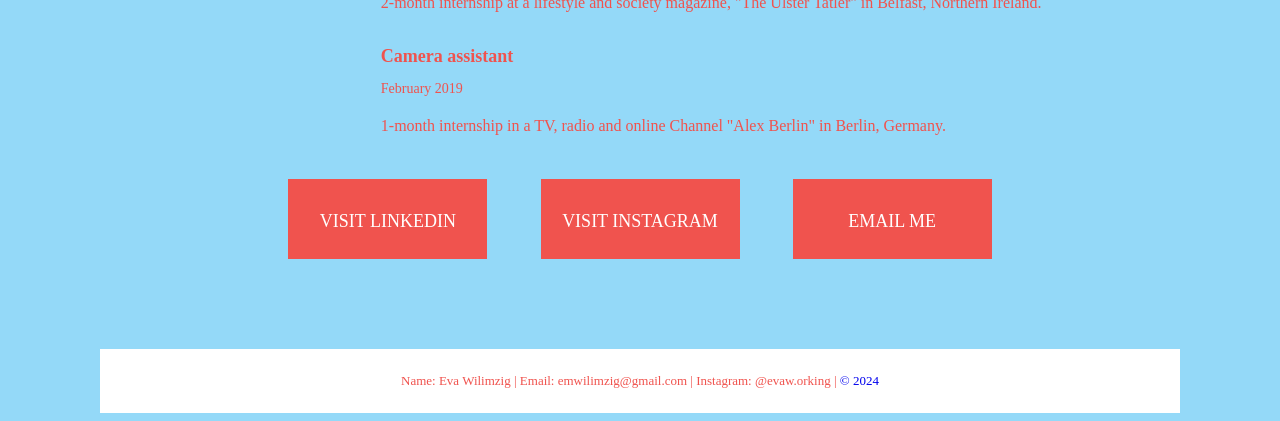
==== commit 7fd0d98f: "spelling mistakes" ====
--- a/About me.html
+++ b/About me.html
@@ -36,7 +36,7 @@
             <h1>Eva Wilimzig</h1>
             <h3></h3>
             <hr>
-            <p>“I love exploring different areas of design and trying out new things. Instead of doing just one, I want to do a a variety of things, and then bring them all together. I strive to keep expanding and steer away from design that is conform and predictable, but rather to keep creating playfully.”</p>
+            <p>“I love exploring different areas of design and trying out new things. Instead of doing just one, I want to do a variety of things, and then bring them all together. I strive to keep expanding and steer away from design that is conform and predictable, but rather to keep creating playfully.”</p>
         </section>
     </header>
     
--- a/Eva Wilimzig Website.css
+++ b/Eva Wilimzig Website.css
@@ -324,7 +324,7 @@
 	text-decoration: none;
 }
 
-.video video {
+.video {
 	display: flex;
     justify-content: center;
     align-items: center;
@@ -336,6 +336,18 @@
 	max-height: 500px;
 }
 
+.video video {
+	display: flex;
+    justify-content: center;
+    align-items: center;
+    margin: auto; 
+    margin-bottom: 1%;
+	width: 80vw;
+	height: 50vw;
+	max-width: 900px;
+	max-height: 500px;
+}
+
 /* mobile screen rules */ 
 @media only screen and (min-width : 285px) and (max-width: 767px) {
   .Details, .headerimage {
